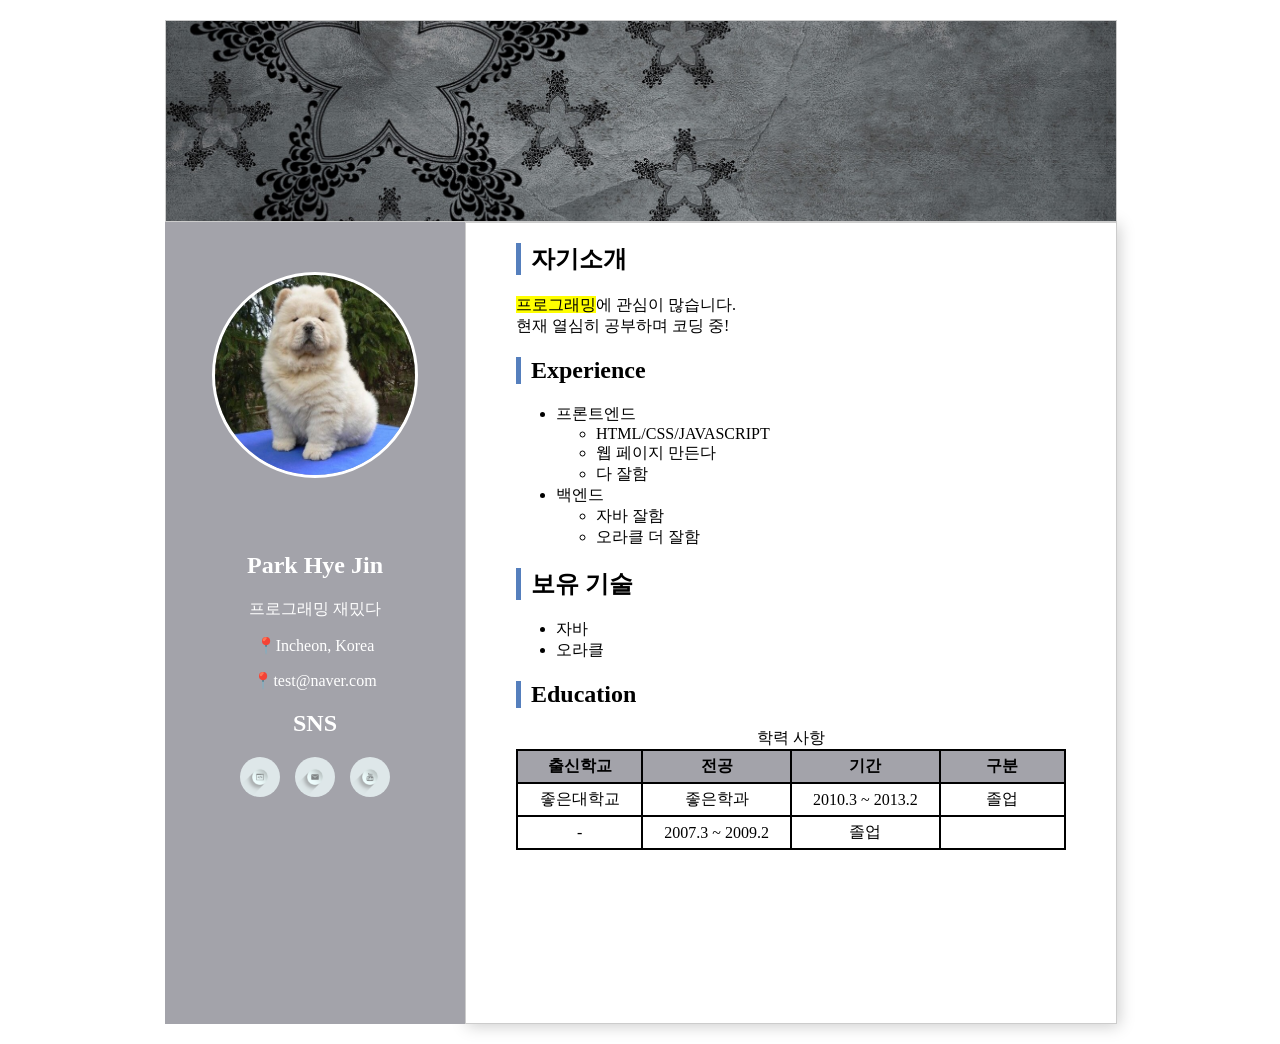
==== introduction/introduce.html @ 739017a2 "Add files via upload" ====
<!doctype html>
<html lang="ko">
<head>
	<title>온라인 프로필</title>
	<meta charset="utf-8">
    <style>
        #wrap {
            width: 950px;
            margin: 20px auto;
        }
        #header {
            width : 950px;
            height: 200px;
            border : 1px solid #ccc;

        }

        #header img{
            width: 950px;
            height: 200px;
            object-fit: cover;
        }

        #container{
            width: 300px;
            height: 802px;
            background-color: rgb(163, 163, 170);
            float : left;
            color : white;
            text-align: center;
            
        }
        
        #main{
            border : 1px solid #ccc;
            width: 600px;
            height: 800px;
            margin-left: 300px;
            padding-left: 50px;
            box-shadow: 2px 2px 15px #ccc;

        }

        #namecard img{
            width: 200px;
            height: 200px;
            border-radius: 50%;
            border: 3px solid white;
            margin: 50px auto;
          
        }
        .namecard{
            width: 300px;
            margin : 50px auto;
            
        }

        .subtitle {
            border-left: 5px solid rgb(85, 127, 189);
            padding-left: 10px;
        }

        .sns-icons {
            display: flex;
            justify-content: center;
            gap: 15px;
            margin-top: 15px;
        }

        .sns-icons img {
            width: 40px;
            height: 40px;
            object-fit: cover;
            border-radius: 50%;
        }

        .sns-icons img:hover {
            transform: scale(1.1);
        }

        table, tr, th, td{
            width: 550px;
            border : 2px solid black;
            border-collapse: collapse ;
            padding: 5px 10px;
            text-align: center;
            
        }
        th{
            background-color: rgb(163, 163, 170);
        }



    </style>
  
</head>

<body>
    <div id="wrap">

        <div id="header">
            <img src="noname_13-texture-1893788_1920.jpg" alt="">
        </div>




        <div id="container">
            <!-- 사이드바 -->
            <aside>
                <div id="namecard">
                    <img src="1296520_1260770_2756.jpg" alt="">
                    <h1>Park Hye Jin</h1>    
                    <p>프로그래밍 재밌다</p>
                </div>
                <div id="detail">
                    <p>📍Incheon, Korea</p>
                    <p>📍test@naver.com</p>                                 
                </div>
                <div id="sns">
                    <h2>SNS</h2>


                <div class="sns-icons">
                    <a href="https://naver.com" target="_blank">
                        <img src="ivke32-icon-1379228_1920.png" alt="인스타그램">
                    </a>

                    <a href="https://naver.com" target="_blank">
                        <img src="ivke32-email-1435687_1920.png" alt="깃허브">
                    </a>

                    <a href="https://naver.com" target="_blank">
                        <img src="ivke32-icon-1435485_1920.png" alt="유튜브">
                    </a>
                    </div>
                    </div>
                    </aside>


        </div>


        <div id="main">
                <section>
                    <h2 class="subtitle">자기소개</h2>
                    <p><mark>프로그래밍</mark>에 관심이 많습니다. <br>현재 열심히 공부하며 코딩 중!</p>
                </section>

                <!-- 경력 -->
                <section>
                    <h2 class="subtitle">Experience</h2>
                    <ul>
                        <li>프론트엔드
                            <ul>
                                <li>HTML/CSS/JAVASCRIPT </li>
                                <li>웹 페이지 만든다 </li>
                                <li>다 잘함</li> 
                            </ul>
                        </li>
                        <li>백엔드
                            <ul>
                                <li>자바 잘함 </li>
                                <li>오라클 더 잘함</li>
                            </ul>                        
                        </li>
                    </ul>             
                </section>

                <!-- 숙련도 -->
                <section>
                    <h2 class="subtitle">보유 기술</h2>
                    <li style="list-style: none;"> 
                        <ul>
                            <li>자바 </li>
                            <li>오라클</li>
                        </ul>                        
                    </li>
                </section>

                <!-- 학력 -->
                <section>
                    <h2 class="subtitle">Education</h2>
                    <table>
                    <caption>학력 사항</caption>
                    <thead>
                        <tr>
                            <th>출신학교</th>
                            <th>전공</th>
                            <th>기간</th>
                            <th>구분</th>
                        </tr>
                    </thead>
                    <tbody>
                        <tr>
                            <td>좋은대학교</td>
                            <td>좋은학과</td>
                            <td>2010.3 ~ 2013.2</td>
                            <td>졸업</td>
                        </tr>
                        <tr>
                            <td> - </td>
                            <td>2007.3 ~ 2009.2</td>
                            <td>졸업</td>
                        </tr>
                    </tbody>
                    </table>
                </section>
        </div>        
    </div>
</body>
</html>
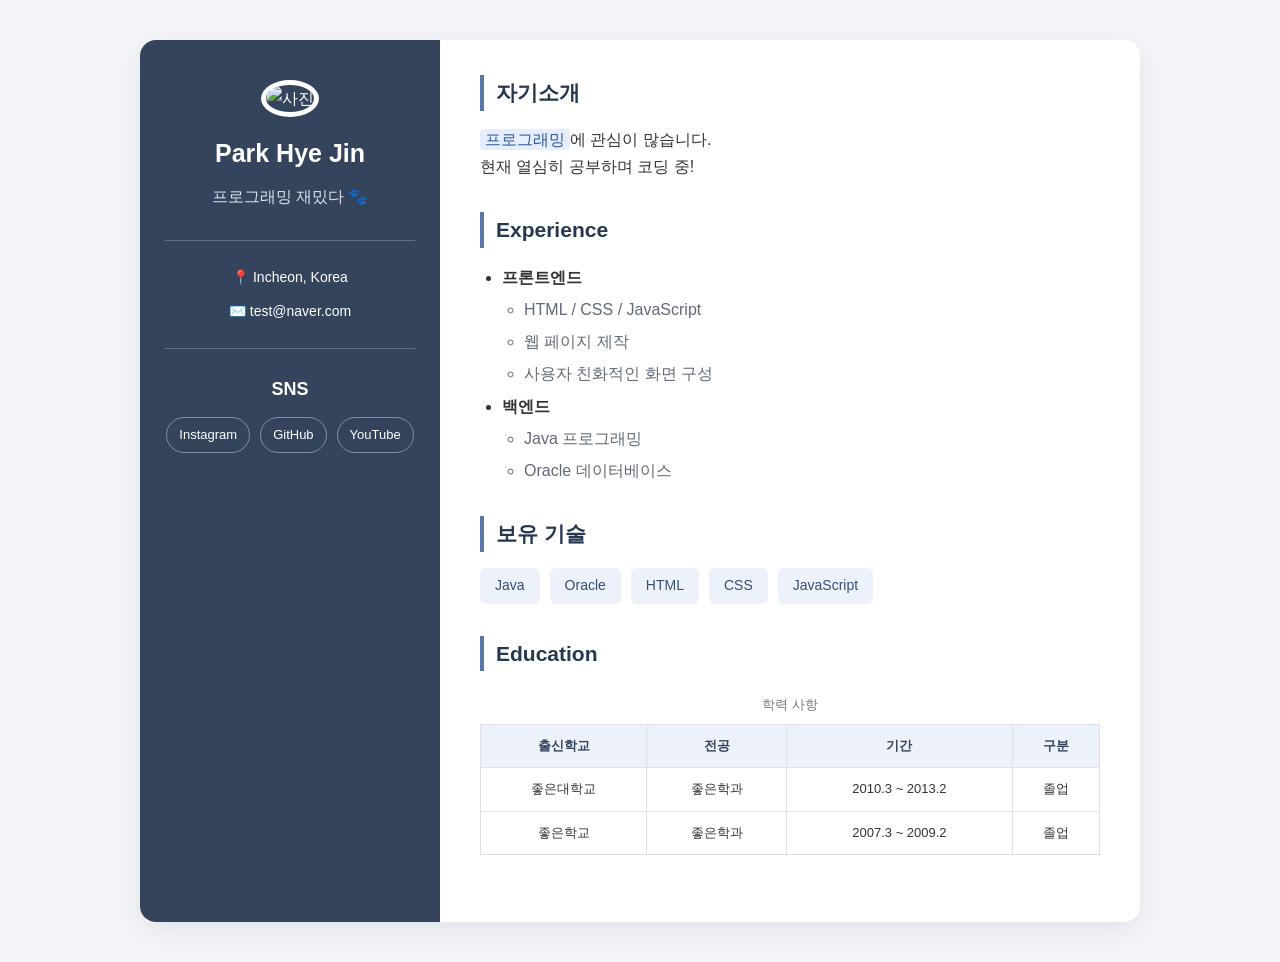
==== commit 966c662d: "Add files via upload" ====
--- a/introduction/introduce.html
+++ b/introduction/introduce.html
@@ -1,213 +1,361 @@
-<!doctype html>
-<html lang="ko">
-<head>
-	<title>온라인 프로필</title>
-	<meta charset="utf-8">
-    <style>
-        #wrap {
-            width: 950px;
-            margin: 20px auto;
-        }
-        #header {
-            width : 950px;
-            height: 200px;
-            border : 1px solid #ccc;
-
-        }
-
-        #header img{
-            width: 950px;
-            height: 200px;
-            object-fit: cover;
-        }
-
-        #container{
-            width: 300px;
-            height: 802px;
-            background-color: rgb(163, 163, 170);
-            float : left;
-            color : white;
-            text-align: center;
-            
-        }
-        
-        #main{
-            border : 1px solid #ccc;
-            width: 600px;
-            height: 800px;
-            margin-left: 300px;
-            padding-left: 50px;
-            box-shadow: 2px 2px 15px #ccc;
-
-        }
-
-        #namecard img{
-            width: 200px;
-            height: 200px;
-            border-radius: 50%;
-            border: 3px solid white;
-            margin: 50px auto;
-          
-        }
-        .namecard{
-            width: 300px;
-            margin : 50px auto;
-            
-        }
-
-        .subtitle {
-            border-left: 5px solid rgb(85, 127, 189);
-            padding-left: 10px;
-        }
-
-        .sns-icons {
-            display: flex;
-            justify-content: center;
-            gap: 15px;
-            margin-top: 15px;
-        }
-
-        .sns-icons img {
-            width: 40px;
-            height: 40px;
-            object-fit: cover;
-            border-radius: 50%;
-        }
-
-        .sns-icons img:hover {
-            transform: scale(1.1);
-        }
-
-        table, tr, th, td{
-            width: 550px;
-            border : 2px solid black;
-            border-collapse: collapse ;
-            padding: 5px 10px;
-            text-align: center;
-            
-        }
-        th{
-            background-color: rgb(163, 163, 170);
-        }
-
-
-
-    </style>
-  
-</head>
-
-<body>
-    <div id="wrap">
-
-        <div id="header">
-            <img src="noname_13-texture-1893788_1920.jpg" alt="">
-        </div>
-
-
-
-
-        <div id="container">
-            <!-- 사이드바 -->
-            <aside>
-                <div id="namecard">
-                    <img src="1296520_1260770_2756.jpg" alt="">
-                    <h1>Park Hye Jin</h1>    
-                    <p>프로그래밍 재밌다</p>
-                </div>
-                <div id="detail">
-                    <p>📍Incheon, Korea</p>
-                    <p>📍test@naver.com</p>                                 
-                </div>
-                <div id="sns">
-                    <h2>SNS</h2>
-
-
-                <div class="sns-icons">
-                    <a href="https://naver.com" target="_blank">
-                        <img src="ivke32-icon-1379228_1920.png" alt="인스타그램">
-                    </a>
-
-                    <a href="https://naver.com" target="_blank">
-                        <img src="ivke32-email-1435687_1920.png" alt="깃허브">
-                    </a>
-
-                    <a href="https://naver.com" target="_blank">
-                        <img src="ivke32-icon-1435485_1920.png" alt="유튜브">
-                    </a>
-                    </div>
-                    </div>
-                    </aside>
-
-
-        </div>
-
-
-        <div id="main">
-                <section>
-                    <h2 class="subtitle">자기소개</h2>
-                    <p><mark>프로그래밍</mark>에 관심이 많습니다. <br>현재 열심히 공부하며 코딩 중!</p>
-                </section>
-
-                <!-- 경력 -->
-                <section>
-                    <h2 class="subtitle">Experience</h2>
-                    <ul>
-                        <li>프론트엔드
-                            <ul>
-                                <li>HTML/CSS/JAVASCRIPT </li>
-                                <li>웹 페이지 만든다 </li>
-                                <li>다 잘함</li> 
-                            </ul>
-                        </li>
-                        <li>백엔드
-                            <ul>
-                                <li>자바 잘함 </li>
-                                <li>오라클 더 잘함</li>
-                            </ul>                        
-                        </li>
-                    </ul>             
-                </section>
-
-                <!-- 숙련도 -->
-                <section>
-                    <h2 class="subtitle">보유 기술</h2>
-                    <li style="list-style: none;"> 
-                        <ul>
-                            <li>자바 </li>
-                            <li>오라클</li>
-                        </ul>                        
-                    </li>
-                </section>
-
-                <!-- 학력 -->
-                <section>
-                    <h2 class="subtitle">Education</h2>
-                    <table>
-                    <caption>학력 사항</caption>
-                    <thead>
-                        <tr>
-                            <th>출신학교</th>
-                            <th>전공</th>
-                            <th>기간</th>
-                            <th>구분</th>
-                        </tr>
-                    </thead>
-                    <tbody>
-                        <tr>
-                            <td>좋은대학교</td>
-                            <td>좋은학과</td>
-                            <td>2010.3 ~ 2013.2</td>
-                            <td>졸업</td>
-                        </tr>
-                        <tr>
-                            <td> - </td>
-                            <td>2007.3 ~ 2009.2</td>
-                            <td>졸업</td>
-                        </tr>
-                    </tbody>
-                    </table>
-                </section>
-        </div>        
-    </div>
-</body>
+
+<!DOCTYPE html>
+<html lang="ko">
+<head>
+    <meta charset="UTF-8">
+    <meta name="viewport" content="width=device-width, initial-scale=1.0">
+    <title>온라인 프로필</title>
+
+    <style>
+        * {
+            box-sizing: border-box;
+        }
+
+        body {
+            margin: 0;
+            padding: 40px 20px;
+            font-family: "Noto Sans KR", Arial, sans-serif;
+            background-color: #f3f5f9;
+            color: #333;
+            line-height: 1.7;
+        }
+
+        /* 전체 레이아웃 */
+        #wrap {
+            display: flex;
+            max-width: 1000px;
+            margin: 0 auto;
+            background-color: white;
+            border-radius: 16px;
+            overflow: hidden;
+            box-shadow: 0 8px 30px rgba(0, 0, 0, 0.08);
+        }
+
+        /* 왼쪽 프로필 */
+        #container {
+            flex: 0 0 300px;
+            padding: 40px 25px;
+            background-color: #34445c;
+            color: white;
+            text-align: center;
+        }
+
+        #namecard img {
+            width: 170px;
+            height: 170px;
+            object-fit: cover;
+            border-radius: 50%;
+            border: 5px solid white;
+            margin-bottom: 15px;
+        }
+
+        #namecard h1 {
+            margin: 0;
+            font-size: 25px;
+        }
+
+        #namecard p {
+            margin-top: 8px;
+            color: #d8e1ef;
+        }
+
+        #detail {
+            margin-top: 30px;
+            padding: 15px 0;
+            border-top: 1px solid #617087;
+            border-bottom: 1px solid #617087;
+            font-size: 14px;
+            overflow-wrap: anywhere;
+        }
+
+        #detail p {
+            margin: 10px 0;
+        }
+
+        /* SNS */
+        #sns {
+            margin-top: 25px;
+        }
+
+        #sns h2 {
+            font-size: 18px;
+            margin-bottom: 12px;
+        }
+
+        .sns-links {
+            display: flex;
+            justify-content: center;
+            flex-wrap: wrap;
+            gap: 10px;
+        }
+
+        .sns-links a {
+            padding: 6px 12px;
+            border: 1px solid #8290a5;
+            border-radius: 20px;
+            color: white;
+            text-decoration: none;
+            font-size: 13px;
+            transition: 0.2s;
+        }
+
+        .sns-links a:hover {
+            background-color: white;
+            color: #34445c;
+        }
+
+        /* 오른쪽 본문 */
+        #main {
+            flex: 1;
+            min-width: 0;
+            padding: 35px 40px;
+        }
+
+        section {
+            margin-bottom: 32px;
+        }
+
+        .subtitle {
+            margin: 0 0 15px;
+            padding-left: 12px;
+            border-left: 4px solid #5878ad;
+            color: #263750;
+            font-size: 21px;
+        }
+
+        section p {
+            margin: 8px 0;
+        }
+
+        ul {
+            padding-left: 22px;
+        }
+
+        li {
+            margin-bottom: 5px;
+        }
+
+        section ul ul {
+            margin-top: 5px;
+            color: #606978;
+        }
+
+        mark {
+            background-color: #e5edff;
+            color: #315b9b;
+            padding: 2px 5px;
+            border-radius: 4px;
+        }
+
+        /* 기술 목록 */
+        .skills {
+            display: flex;
+            flex-wrap: wrap;
+            gap: 10px;
+            padding: 0;
+            list-style: none;
+        }
+
+        .skills li {
+            margin: 0;
+            padding: 6px 15px;
+            background-color: #edf2fa;
+            color: #344e76;
+            border-radius: 6px;
+            font-size: 14px;
+        }
+
+        /* 학력 테이블 */
+        .table-wrap {
+            width: 100%;
+            overflow-x: auto;
+        }
+
+        table {
+            width: 100%;
+            min-width: 420px;
+            border-collapse: collapse;
+            font-size: 13px;
+            text-align: center;
+        }
+
+        caption {
+            padding: 8px;
+            color: #777;
+            caption-side: top;
+        }
+
+        th, td {
+            padding: 10px 8px;
+            border: 1px solid #dce1e8;
+        }
+
+        th {
+            background-color: #edf2fa;
+            color: #34445c;
+        }
+
+        tbody tr:hover {
+            background-color: #f7f9fc;
+        }
+
+        /* 모바일 화면 */
+        @media (max-width: 700px) {
+            body {
+                padding: 20px 12px;
+            }
+
+            #wrap {
+                flex-direction: column;
+            }
+
+            #container {
+                flex-basis: auto;
+                padding: 30px 20px;
+            }
+
+            #namecard img {
+                width: 140px;
+                height: 140px;
+            }
+
+            #main {
+                padding: 30px 22px;
+            }
+
+            .subtitle {
+                font-size: 19px;
+            }
+        }
+    </style>
+</head>
+
+<body>
+    <div id="wrap">
+
+        <!-- 왼쪽 프로필 -->
+        <aside id="container">
+
+            <div id="namecard">
+                <img src="../images/1296520_1260770_2756.jpg" alt="사진">
+
+                <h1>Park Hye Jin</h1>
+                <p>프로그래밍 재밌다 🐾</p>
+            </div>
+
+            <div id="detail">
+                <p>📍 Incheon, Korea</p>
+                <p>✉️ test@naver.com</p>
+            </div>
+
+            <div id="sns">
+                <h2>SNS</h2>
+
+                <div class="sns-links">
+                    <a href="https://www.instagram.com/"
+                       target="_blank"
+                       rel="noopener noreferrer">Instagram</a>
+
+                    <a href="https://github.com/"
+                       target="_blank"
+                       rel="noopener noreferrer">GitHub</a>
+
+                    <a href="https://www.youtube.com/"
+                       target="_blank"
+                       rel="noopener noreferrer">YouTube</a>
+                </div>
+            </div>
+
+        </aside>
+
+        <!-- 오른쪽 본문 -->
+        <main id="main">
+
+           
+            <section>
+                <h2 class="subtitle">자기소개</h2>
+
+                <p>
+                    <mark>프로그래밍</mark>에 관심이 많습니다.<br>
+                    현재 열심히 공부하며 코딩 중!
+                </p>
+            </section>
+
+            
+            <section>
+                <h2 class="subtitle">Experience</h2>
+
+                <ul>
+                    <li>
+                        <strong>프론트엔드</strong>
+                        <ul>
+                            <li>HTML / CSS / JavaScript</li>
+                            <li>웹 페이지 제작</li>
+                            <li>사용자 친화적인 화면 구성</li>
+                        </ul>
+                    </li>
+
+                    <li>
+                        <strong>백엔드</strong>
+                        <ul>
+                            <li>Java 프로그래밍</li>
+                            <li>Oracle 데이터베이스</li>
+                        </ul>
+                    </li>
+                </ul>
+            </section>
+
+            
+            <section>
+                <h2 class="subtitle">보유 기술</h2>
+
+                <ul class="skills">
+                    <li>Java</li>
+                    <li>Oracle</li>
+                    <li>HTML</li>
+                    <li>CSS</li>
+                    <li>JavaScript</li>
+                </ul>
+            </section>
+
+            <!-- 학력 -->
+            <section>
+                <h2 class="subtitle">Education</h2>
+
+                <div class="table-wrap">
+                    <table>
+                        <caption>학력 사항</caption>
+
+                        <thead>
+                            <tr>
+                                <th>출신학교</th>
+                                <th>전공</th>
+                                <th>기간</th>
+                                <th>구분</th>
+                            </tr>
+                        </thead>
+
+                        <tbody>
+                            <tr>
+                                <td>좋은대학교</td>
+                                <td>좋은학과</td>
+                                <td>2010.3 ~ 2013.2</td>
+                                <td>졸업</td>
+                            </tr>
+
+                            <tr>
+                                <td>좋은학교</td>
+                                <td>좋은학과</td>
+                                <td>2007.3 ~ 2009.2</td>
+                                <td>졸업</td>
+                            </tr>
+                        </tbody>
+                    </table>
+                </div>
+            </section>
+
+        </main>
+
+    </div>
+</body>
 </html>
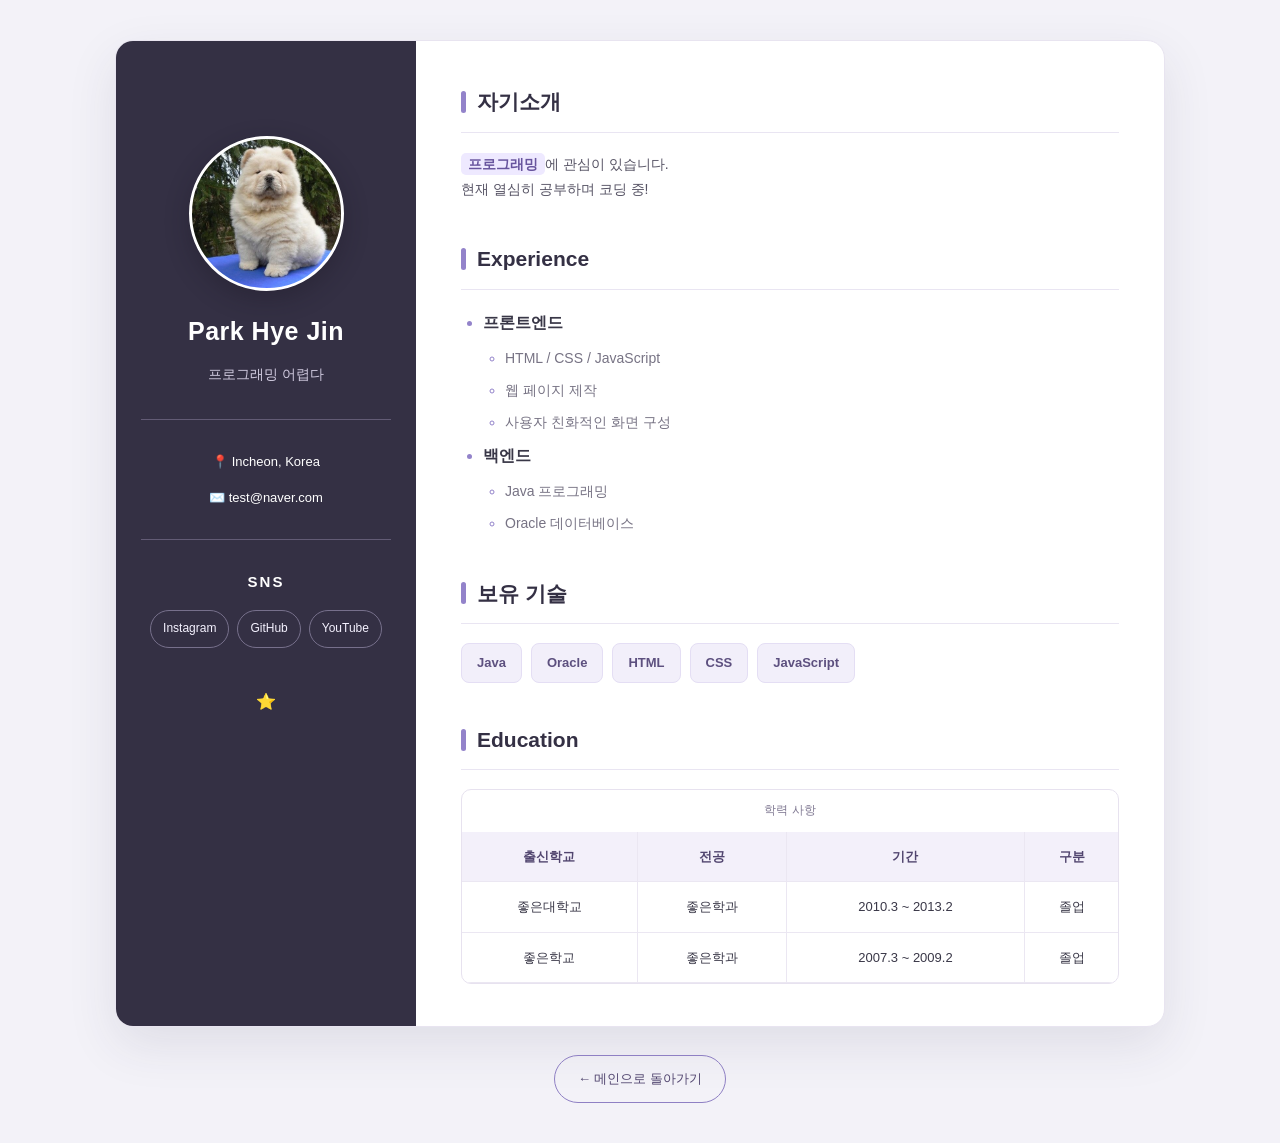
==== commit fa1ee3e5: "Add files via upload" ====
--- a/introduction/introduce.html
+++ b/introduction/introduce.html
@@ -6,228 +6,7 @@
     <meta name="viewport" content="width=device-width, initial-scale=1.0">
     <title>온라인 프로필</title>
 
-    <style>
-        * {
-            box-sizing: border-box;
-        }
 
-        body {
-            margin: 0;
-            padding: 40px 20px;
-            font-family: "Noto Sans KR", Arial, sans-serif;
-            background-color: #f3f5f9;
-            color: #333;
-            line-height: 1.7;
-        }
-
-        /* 전체 레이아웃 */
-        #wrap {
-            display: flex;
-            max-width: 1000px;
-            margin: 0 auto;
-            background-color: white;
-            border-radius: 16px;
-            overflow: hidden;
-            box-shadow: 0 8px 30px rgba(0, 0, 0, 0.08);
-        }
-
-        /* 왼쪽 프로필 */
-        #container {
-            flex: 0 0 300px;
-            padding: 40px 25px;
-            background-color: #34445c;
-            color: white;
-            text-align: center;
-        }
-
-        #namecard img {
-            width: 170px;
-            height: 170px;
-            object-fit: cover;
-            border-radius: 50%;
-            border: 5px solid white;
-            margin-bottom: 15px;
-        }
-
-        #namecard h1 {
-            margin: 0;
-            font-size: 25px;
-        }
-
-        #namecard p {
-            margin-top: 8px;
-            color: #d8e1ef;
-        }
-
-        #detail {
-            margin-top: 30px;
-            padding: 15px 0;
-            border-top: 1px solid #617087;
-            border-bottom: 1px solid #617087;
-            font-size: 14px;
-            overflow-wrap: anywhere;
-        }
-
-        #detail p {
-            margin: 10px 0;
-        }
-
-        /* SNS */
-        #sns {
-            margin-top: 25px;
-        }
-
-        #sns h2 {
-            font-size: 18px;
-            margin-bottom: 12px;
-        }
-
-        .sns-links {
-            display: flex;
-            justify-content: center;
-            flex-wrap: wrap;
-            gap: 10px;
-        }
-
-        .sns-links a {
-            padding: 6px 12px;
-            border: 1px solid #8290a5;
-            border-radius: 20px;
-            color: white;
-            text-decoration: none;
-            font-size: 13px;
-            transition: 0.2s;
-        }
-
-        .sns-links a:hover {
-            background-color: white;
-            color: #34445c;
-        }
-
-        /* 오른쪽 본문 */
-        #main {
-            flex: 1;
-            min-width: 0;
-            padding: 35px 40px;
-        }
-
-        section {
-            margin-bottom: 32px;
-        }
-
-        .subtitle {
-            margin: 0 0 15px;
-            padding-left: 12px;
-            border-left: 4px solid #5878ad;
-            color: #263750;
-            font-size: 21px;
-        }
-
-        section p {
-            margin: 8px 0;
-        }
-
-        ul {
-            padding-left: 22px;
-        }
-
-        li {
-            margin-bottom: 5px;
-        }
-
-        section ul ul {
-            margin-top: 5px;
-            color: #606978;
-        }
-
-        mark {
-            background-color: #e5edff;
-            color: #315b9b;
-            padding: 2px 5px;
-            border-radius: 4px;
-        }
-
-        /* 기술 목록 */
-        .skills {
-            display: flex;
-            flex-wrap: wrap;
-            gap: 10px;
-            padding: 0;
-            list-style: none;
-        }
-
-        .skills li {
-            margin: 0;
-            padding: 6px 15px;
-            background-color: #edf2fa;
-            color: #344e76;
-            border-radius: 6px;
-            font-size: 14px;
-        }
-
-        /* 학력 테이블 */
-        .table-wrap {
-            width: 100%;
-            overflow-x: auto;
-        }
-
-        table {
-            width: 100%;
-            min-width: 420px;
-            border-collapse: collapse;
-            font-size: 13px;
-            text-align: center;
-        }
-
-        caption {
-            padding: 8px;
-            color: #777;
-            caption-side: top;
-        }
-
-        th, td {
-            padding: 10px 8px;
-            border: 1px solid #dce1e8;
-        }
-
-        th {
-            background-color: #edf2fa;
-            color: #34445c;
-        }
-
-        tbody tr:hover {
-            background-color: #f7f9fc;
-        }
-
-        /* 모바일 화면 */
-        @media (max-width: 700px) {
-            body {
-                padding: 20px 12px;
-            }
-
-            #wrap {
-                flex-direction: column;
-            }
-
-            #container {
-                flex-basis: auto;
-                padding: 30px 20px;
-            }
-
-            #namecard img {
-                width: 140px;
-                height: 140px;
-            }
-
-            #main {
-                padding: 30px 22px;
-            }
-
-            .subtitle {
-                font-size: 19px;
-            }
-        }
-    </style>
 </head>
 
 <body>
@@ -236,11 +15,12 @@
         <!-- 왼쪽 프로필 -->
         <aside id="container">
 
+            
             <div id="namecard">
-                <img src="../images/1296520_1260770_2756.jpg" alt="사진">
-
+                
+                <div class="box"></div>
                 <h1>Park Hye Jin</h1>
-                <p>프로그래밍 재밌다 🐾</p>
+                <p>프로그래밍 어렵다</p>
             </div>
 
             <div id="detail">
@@ -266,6 +46,14 @@
                 </div>
             </div>
 
+
+            <div class="card">
+                
+                <div class="rotate-turn">⭐</div>
+                
+                
+            </div>
+
         </aside>
 
         <!-- 오른쪽 본문 -->
@@ -276,7 +64,7 @@
                 <h2 class="subtitle">자기소개</h2>
 
                 <p>
-                    <mark>프로그래밍</mark>에 관심이 많습니다.<br>
+                    <mark>프로그래밍</mark>에 관심이 있습니다.<br>
                     현재 열심히 공부하며 코딩 중!
                 </p>
             </section>
@@ -358,4 +146,8 @@
 
     </div>
 </body>
-</html>+</html>
+
+
+<link rel="stylesheet" href="style.css">
+<a href="index.html" class="home-btn">← 메인으로 돌아가기</a>
--- a/introduction/style.css
+++ b/introduction/style.css
@@ -0,0 +1,321 @@
+
+* {
+    box-sizing: border-box;
+}
+
+body {
+    margin: 0;
+    padding: 40px 20px;
+    font-family: "Noto Sans KR", Arial, sans-serif;
+    background: #f3f2f8;
+    color: #393747;
+    line-height: 1.8;
+}
+
+#wrap {
+    display: flex;
+    max-width: 1050px;
+    margin: 0 auto;
+    background: #fff;
+    border: 1px solid #e8e4f0;
+    border-radius: 18px;
+    overflow: hidden;
+    box-shadow: 0 18px 50px rgba(53, 45, 80, 0.10);
+}
+
+/* 왼쪽 */
+#container {
+    flex: 0 0 300px;
+    padding: 45px 25px;
+    background: #343044;
+    color: #fff;
+    text-align: center;
+}
+
+.box {
+        width: 155px;
+        height: 155px;
+        background-image: url("images/123.jpg");
+        background-size: cover;
+            
+        border-radius: 50%;
+        border: 3px solid #fff;
+        margin: 50px auto 18px;
+        box-shadow: 0 8px 25px #17142155;
+
+        transition: transform 3s, background-image 0.5s 1s;
+
+    }
+.box:hover {
+    transform: rotateY(180deg) scaleX(-1);
+    background-image: url("images/image.jpg"); ;
+}
+
+
+#namecard h1 {
+    margin: 0;
+    font-size: 25px;
+    letter-spacing: 0.5px;
+}
+
+#namecard p {
+    margin-top: 8px;
+    color: #d0cadf;
+    font-size: 14px;
+}
+
+/* 연락처 */
+#detail {
+    margin-top: 32px;
+    padding: 18px 0;
+    border-top: 1px solid #625b75;
+    border-bottom: 1px solid #625b75;
+    font-size: 13px;
+    overflow-wrap: anywhere;
+}
+
+#detail p {
+    margin: 12px 0;
+}
+
+/* SNS */
+#sns {
+    margin-top: 28px;
+}
+
+#sns h2 {
+    margin-bottom: 15px;
+    color: #fff;
+    font-size: 15px;
+    letter-spacing: 2px;
+}
+
+.sns-links {
+    display: flex;
+    justify-content: center;
+    flex-wrap: wrap;
+    gap: 8px;
+}
+
+.sns-links a {
+    padding: 7px 12px;
+    border: 1px solid #77708c;
+    border-radius: 20px;
+    color: #f5f2ff;
+    text-decoration: none;
+    font-size: 12px;
+    transition: 0.25s;
+}
+
+.sns-links a:hover {
+    background: #c0b2ff;
+    border-color: #c0b2ff;
+    color: #302b40;
+}
+
+
+.card {
+    width: 200px;
+    padding: 20px;
+    margin: 20px auto;
+    
+    border-radius: 15px;
+    text-align: center;
+}
+
+
+
+
+.rotate-turn {
+    transition: transform 5s ease;
+    cursor: pointer;
+}
+
+
+.rotate-turn:hover {
+        transform: rotate(5turn);
+    }
+
+
+
+
+
+/* 오른쪽 본문 */
+#main {
+    flex: 1;
+    min-width: 0;
+    padding: 42px 45px;
+}
+
+section {
+    margin-bottom: 38px;
+}
+
+section:last-child {
+    margin-bottom: 0;
+}
+
+/* 섹션 제목 */
+.subtitle {
+    display: flex;
+    align-items: center;
+    gap: 11px;
+    margin: 0 0 19px;
+    padding: 0 0 11px;
+    border-left: none;
+    border-bottom: 1px solid #e9e5f2;
+    color: #343044;
+    font-size: 21px;
+    font-weight: 700;
+}
+
+.subtitle::before {
+    content: "";
+    width: 5px;
+    height: 22px;
+    flex-shrink: 0;
+    border-radius: 5px;
+    background: #9383ca;
+}
+
+section p {
+    margin: 8px 0;
+    font-size: 14px;
+    color: #575465;
+}
+
+ul {
+    padding-left: 22px;
+}
+
+li {
+    margin-bottom: 7px;
+}
+
+li::marker {
+    color: #9383ca;
+}
+
+section ul ul {
+    margin-top: 8px;
+    color: #777384;
+    font-size: 14px;
+}
+
+/* 강조 문구 */
+mark {
+    background: #eee9ff;
+    color: #68559e;
+    padding: 3px 7px;
+    border-radius: 5px;
+    font-weight: 600;
+}
+
+/* 기술 태그 */
+.skills {
+    display: flex;
+    flex-wrap: wrap;
+    gap: 9px;
+    padding: 0;
+    list-style: none;
+}
+
+.skills li {
+    margin: 0;
+    padding: 7px 15px;
+    background: #f2effa;
+    border: 1px solid #e4def4;
+    border-radius: 8px;
+    color: #5d507f;
+    font-size: 13px;
+    font-weight: 600;
+    transition: 0.2s;
+}
+
+.skills li:hover {
+    background: #e6defb;
+    border-color: #c9bbed;
+    transform: translateY(-2px);
+}
+
+/* 학력 */
+.table-wrap {
+    width: 100%;
+    overflow-x: auto;
+    border: 1px solid #e7e2ef;
+    border-radius: 10px;
+}
+
+table {
+    width: 100%;
+    min-width: 420px;
+    border-collapse: collapse;
+    font-size: 13px;
+    text-align: center;
+}
+
+caption {
+    padding: 10px;
+    color: #827b94;
+    caption-side: top;
+    font-size: 12px;
+}
+
+th,
+td {
+    padding: 13px 9px;
+    border-bottom: 1px solid #ebe7f2;
+    border-right: 1px solid #ebe7f2;
+}
+
+th:last-child,
+td:last-child {
+    border-right: none;
+}
+
+th {
+    background: #f3f0fa;
+    color: #51456f;
+    font-weight: 600;
+}
+
+
+
+/* 메인 버튼 */
+.home-btn {
+    display: block;
+    width: fit-content;
+    margin: 28px auto 0;
+    padding: 11px 23px;
+    border: 1px solid #8f80c4;
+    border-radius: 25px;
+    background: transparent;
+    color: #51456f;
+    text-decoration: none;
+    font-size: 13px;
+    transition: 0.25s;
+}
+
+.home-btn:hover {
+    background: #51456f;
+    border-color: #51456f;
+    color: white;
+    transform: translateY(-2px);
+}
+
+/* 프로필 영역 */
+#container {
+    animation: profileAppear 0.8s ease-out both;
+}
+
+@keyframes profileAppear {
+    from {
+        opacity: 0;
+        transform: translateY(8px);
+    }
+
+    to {
+        opacity: 1;
+        transform: translateY(0);
+    }
+}
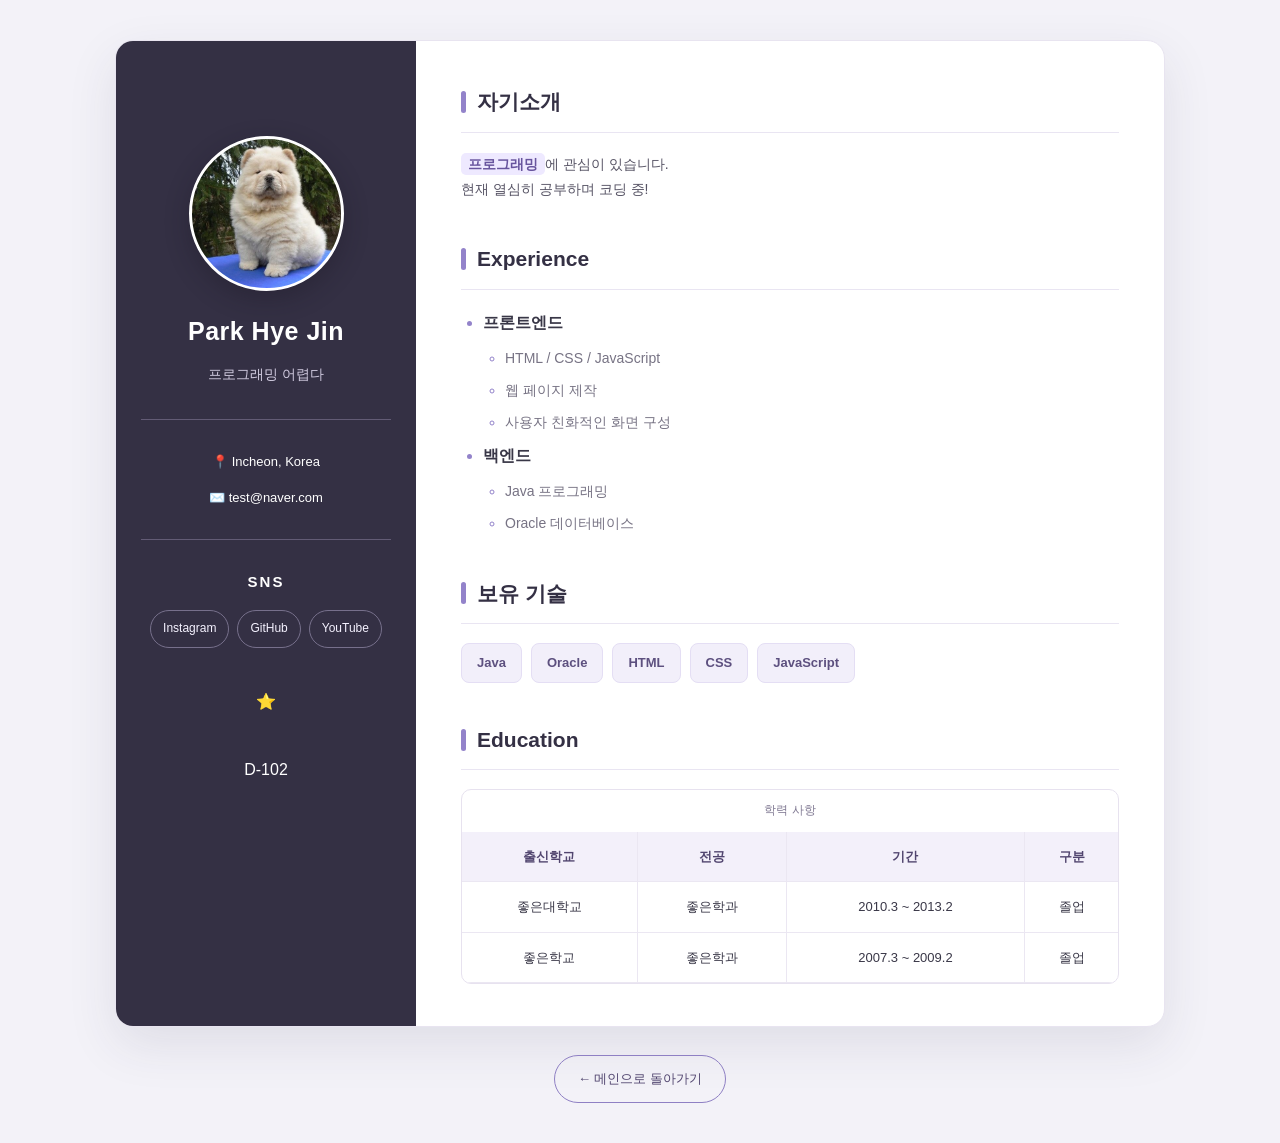
==== commit 31f70990: "Add files via upload" ====
--- a/introduction/introduce.html
+++ b/introduction/introduce.html
@@ -1,153 +1,195 @@
-
-<!DOCTYPE html>
-<html lang="ko">
-<head>
-    <meta charset="UTF-8">
-    <meta name="viewport" content="width=device-width, initial-scale=1.0">
-    <title>온라인 프로필</title>
-
-
-</head>
-
-<body>
-    <div id="wrap">
-
-        <!-- 왼쪽 프로필 -->
-        <aside id="container">
-
-            
-            <div id="namecard">
-                
-                <div class="box"></div>
-                <h1>Park Hye Jin</h1>
-                <p>프로그래밍 어렵다</p>
-            </div>
-
-            <div id="detail">
-                <p>📍 Incheon, Korea</p>
-                <p>✉️ test@naver.com</p>
-            </div>
-
-            <div id="sns">
-                <h2>SNS</h2>
-
-                <div class="sns-links">
-                    <a href="https://www.instagram.com/"
-                       target="_blank"
-                       rel="noopener noreferrer">Instagram</a>
-
-                    <a href="https://github.com/"
-                       target="_blank"
-                       rel="noopener noreferrer">GitHub</a>
-
-                    <a href="https://www.youtube.com/"
-                       target="_blank"
-                       rel="noopener noreferrer">YouTube</a>
-                </div>
-            </div>
-
-
-            <div class="card">
-                
-                <div class="rotate-turn">⭐</div>
-                
-                
-            </div>
-
-        </aside>
-
-        <!-- 오른쪽 본문 -->
-        <main id="main">
-
-           
-            <section>
-                <h2 class="subtitle">자기소개</h2>
-
-                <p>
-                    <mark>프로그래밍</mark>에 관심이 있습니다.<br>
-                    현재 열심히 공부하며 코딩 중!
-                </p>
-            </section>
-
-            
-            <section>
-                <h2 class="subtitle">Experience</h2>
-
-                <ul>
-                    <li>
-                        <strong>프론트엔드</strong>
-                        <ul>
-                            <li>HTML / CSS / JavaScript</li>
-                            <li>웹 페이지 제작</li>
-                            <li>사용자 친화적인 화면 구성</li>
-                        </ul>
-                    </li>
-
-                    <li>
-                        <strong>백엔드</strong>
-                        <ul>
-                            <li>Java 프로그래밍</li>
-                            <li>Oracle 데이터베이스</li>
-                        </ul>
-                    </li>
-                </ul>
-            </section>
-
-            
-            <section>
-                <h2 class="subtitle">보유 기술</h2>
-
-                <ul class="skills">
-                    <li>Java</li>
-                    <li>Oracle</li>
-                    <li>HTML</li>
-                    <li>CSS</li>
-                    <li>JavaScript</li>
-                </ul>
-            </section>
-
-            <!-- 학력 -->
-            <section>
-                <h2 class="subtitle">Education</h2>
-
-                <div class="table-wrap">
-                    <table>
-                        <caption>학력 사항</caption>
-
-                        <thead>
-                            <tr>
-                                <th>출신학교</th>
-                                <th>전공</th>
-                                <th>기간</th>
-                                <th>구분</th>
-                            </tr>
-                        </thead>
-
-                        <tbody>
-                            <tr>
-                                <td>좋은대학교</td>
-                                <td>좋은학과</td>
-                                <td>2010.3 ~ 2013.2</td>
-                                <td>졸업</td>
-                            </tr>
-
-                            <tr>
-                                <td>좋은학교</td>
-                                <td>좋은학과</td>
-                                <td>2007.3 ~ 2009.2</td>
-                                <td>졸업</td>
-                            </tr>
-                        </tbody>
-                    </table>
-                </div>
-            </section>
-
-        </main>
-
-    </div>
-</body>
-</html>
-
-
-<link rel="stylesheet" href="style.css">
+
+<!DOCTYPE html>
+<html lang="ko">
+<head>
+    <meta charset="UTF-8">
+    <meta name="viewport" content="width=device-width, initial-scale=1.0">
+    <title>온라인 프로필</title>
+
+
+</head>
+
+<body>
+    <div id="wrap">
+
+        <!-- 왼쪽 프로필 -->
+        <aside id="container">
+
+            
+            <div id="namecard">
+                
+                <div class="box"></div>
+                <h1>Park Hye Jin</h1>
+                <p>프로그래밍 어렵다</p>
+            </div>
+
+            <div id="detail">
+                <p>📍 Incheon, Korea</p>
+                <p>✉️ test@naver.com</p>
+            </div>
+
+            <div id="sns">
+                <h2>SNS</h2>
+
+                <div class="sns-links">
+                    <a href="https://www.instagram.com/"
+                       target="_blank"
+                       rel="noopener noreferrer">Instagram</a>
+
+                    <a href="https://github.com/"
+                       target="_blank"
+                       rel="noopener noreferrer">GitHub</a>
+
+                    <a href="https://www.youtube.com/"
+                       target="_blank"
+                       rel="noopener noreferrer">YouTube</a>
+                </div>
+            </div>
+
+
+            <div class="card">
+                
+                <div class="rotate-turn" id="secret-trigger">⭐</div>
+                
+                
+            </div>
+
+            <div id="dday-display">D-000</div>
+
+            <!-- 히든카드 -->
+            <div class="hidden-card" id="hidden-card">
+                 🎉
+                <p>再过一个月就好</p>
+            </div>
+
+
+
+        </aside>
+
+        <!-- 오른쪽 본문 -->
+        <main id="main">
+
+           
+            <section>
+                <h2 class="subtitle">자기소개</h2>
+
+                <p>
+                    <mark>프로그래밍</mark>에 관심이 있습니다.<br>
+                    현재 열심히 공부하며 코딩 중!
+                </p>
+            </section>
+
+            
+            <section>
+                <h2 class="subtitle">Experience</h2>
+
+                <ul>
+                    <li>
+                        <strong>프론트엔드</strong>
+                        <ul>
+                            <li>HTML / CSS / JavaScript</li>
+                            <li>웹 페이지 제작</li>
+                            <li>사용자 친화적인 화면 구성</li>
+                        </ul>
+                    </li>
+
+                    <li>
+                        <strong>백엔드</strong>
+                        <ul>
+                            <li>Java 프로그래밍</li>
+                            <li>Oracle 데이터베이스</li>
+                        </ul>
+                    </li>
+                </ul>
+            </section>
+
+            
+            <section>
+                <h2 class="subtitle">보유 기술</h2>
+
+                <ul class="skills">
+                    <li>Java</li>
+                    <li>Oracle</li>
+                    <li>HTML</li>
+                    <li>CSS</li>
+                    <li>JavaScript</li>
+                </ul>
+            </section>
+
+            <!-- 학력 -->
+            <section>
+                <h2 class="subtitle">Education</h2>
+
+                <div class="table-wrap">
+                    <table>
+                        <caption>학력 사항</caption>
+
+                        <thead>
+                            <tr>
+                                <th>출신학교</th>
+                                <th>전공</th>
+                                <th>기간</th>
+                                <th>구분</th>
+                            </tr>
+                        </thead>
+
+                        <tbody>
+                            <tr>
+                                <td>좋은대학교</td>
+                                <td>좋은학과</td>
+                                <td>2010.3 ~ 2013.2</td>
+                                <td>졸업</td>
+                            </tr>
+
+                            <tr>
+                                <td>좋은학교</td>
+                                <td>좋은학과</td>
+                                <td>2007.3 ~ 2009.2</td>
+                                <td>졸업</td>
+                            </tr>
+                        </tbody>
+                    </table>
+                </div>
+            </section>
+
+        </main>
+
+    </div>
+
+
+
+    <!-- 카운트다운 JavaScript -->
+    <script>
+        const endDate = new Date("2027-03-18T00:00:00").getTime();
+
+        function updateDday() {
+            const now = new Date().getTime();
+            const days = Math.max(0, Math.ceil((endDate - now) / 86400000));
+
+            document.getElementById("dday-display").textContent =
+                "D-" + String(days).padStart(3, "0");
+        }
+
+        updateDday();
+        setInterval(updateDday, 1000);
+    </script>
+
+    <script>
+    const trigger = document.getElementById("secret-trigger");
+    const hiddenCard = document.getElementById("hidden-card");
+
+    trigger.addEventListener("click", function () {
+        hiddenCard.classList.toggle("show");
+    });
+</script>
+
+
+
+
+
+</body>
+</html>
+
+
+<link rel="stylesheet" href="style.css">
 <a href="index.html" class="home-btn">← 메인으로 돌아가기</a>
--- a/introduction/style.css
+++ b/introduction/style.css
@@ -135,6 +135,37 @@
 .rotate-turn:hover {
         transform: rotate(5turn);
     }
+
+
+
+
+/* 히든카드 */
+#secret-trigger {
+    cursor: pointer;
+    user-select: none;
+}
+
+.hidden-card {
+    display: none;
+    margin-top: 50px;
+    padding: 15px 10px;
+    border: 1px solid #9383ca;
+    border-radius: 12px;
+    background: #454056;
+    color: #fff;
+    font-size: 13px;
+    animation: profileAppear 0.5s ease-out both;
+}
+
+.hidden-card p {
+    margin-bottom: 0;
+    color: #d0c4ff;
+    font-size: 12px;
+}
+
+.hidden-card.show {
+    display: block;
+}
 
 
 
@@ -318,4 +349,4 @@
         opacity: 1;
         transform: translateY(0);
     }
-}
+}
